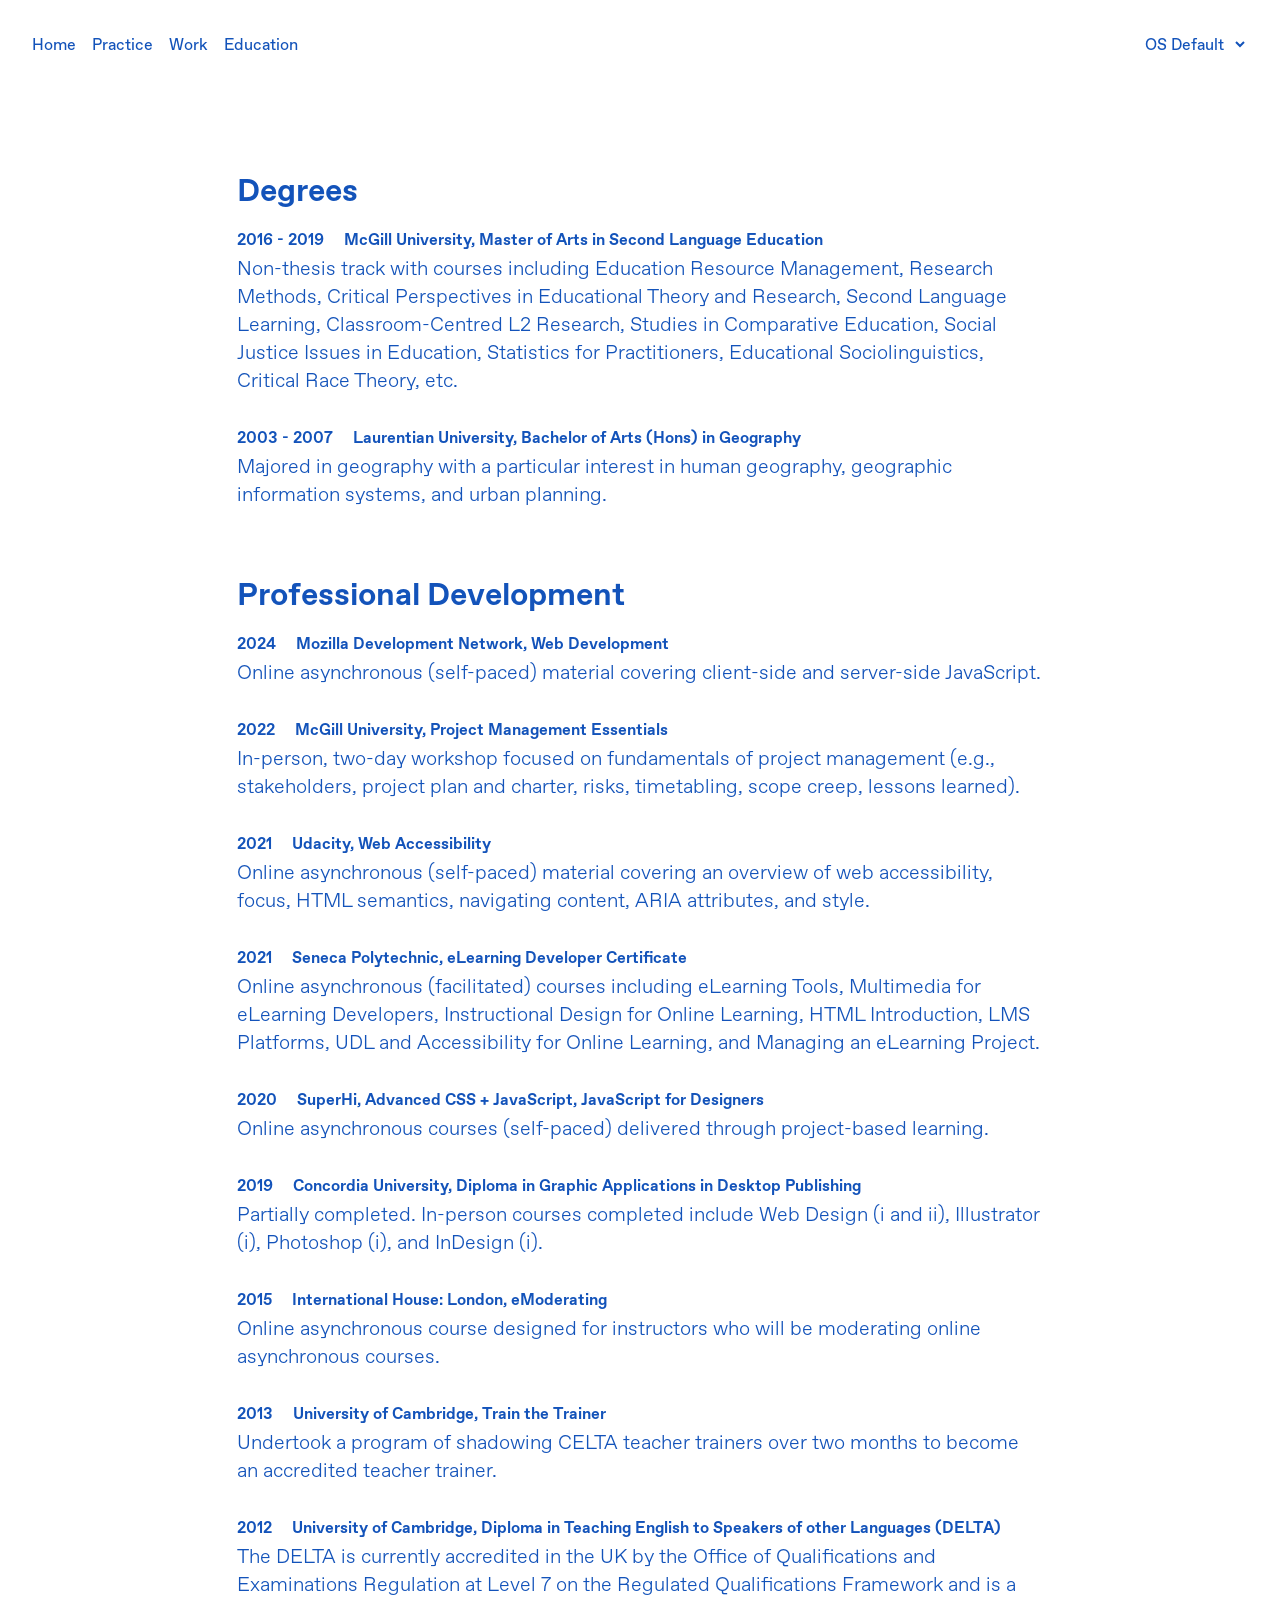
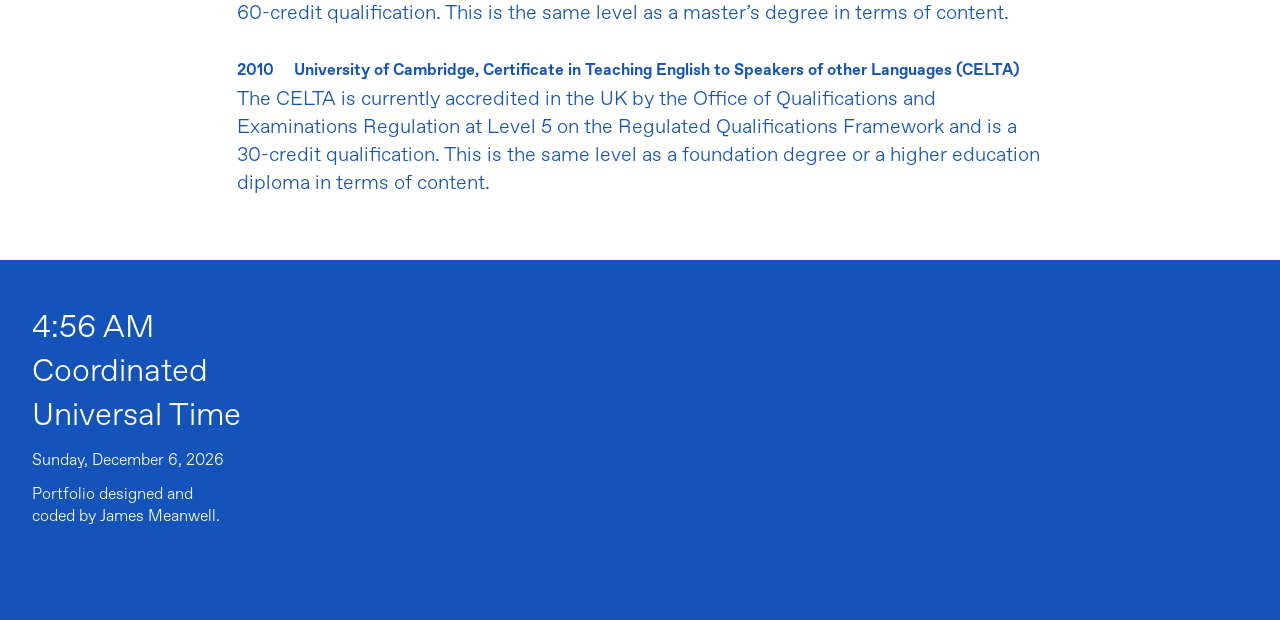
==== pages/education.html @ bead27c3 "beginning of major updates to portfolio" ====
<!doctype html>
<html lang="en">
  <head>
    <meta charset="UTF-8" />
    <meta name="viewport" content="width=device-width, initial-scale=1.0" />
    <link rel="stylesheet" href="/assets/style.css" />
    <title>James Meanwell</title>
  </head>
  <body>
    <div class="page-wrapper">
      <header id="nav-component"></header>
      <h2>Degrees</h2>
      <ul class="education">
        <li>
          <span class="date">2016 - 2019</span>
          McGill University, Master of Arts in Second Language Education
          <p>
            Non-thesis track with courses including Education Resource
            Management, Research Methods, Critical Perspectives in Educational
            Theory and Research, Second Language Learning, Classroom-Centred L2
            Research, Studies in Comparative Education, Social Justice Issues in
            Education, Statistics for Practitioners, Educational
            Sociolinguistics, Critical Race Theory, etc.
          </p>
        </li>
        <li>
          <span class="date">2003 - 2007</span>
          Laurentian University, Bachelor of Arts (Hons) in Geography
          <p>
            Majored in geography with a particular interest in human geography,
            geographic information systems, and urban planning.
          </p>
        </li>
      </ul>
      <h2>Professional Development</h2>
      <ul class="education">
        <li>
          <span class="date">2024</span>
          Mozilla Development Network, Web Development
          <p>
            Online asynchronous (self-paced) material covering client-side and
            server-side JavaScript.
          </p>
        </li>
        <li>
          <span class="date">2022</span>
          McGill University, Project Management Essentials
          <p>
            In-person, two-day workshop focused on fundamentals of project
            management (e.g., stakeholders, project plan and charter, risks,
            timetabling, scope creep, lessons learned).
          </p>
        </li>
        <li>
          <span class="date">2021</span>
          Udacity, Web Accessibility
          <p>
            Online asynchronous (self-paced) material covering an overview of
            web accessibility, focus, HTML semantics, navigating content, ARIA
            attributes, and style.
          </p>
        </li>
        <li>
          <span class="date">2021</span>
          Seneca Polytechnic, eLearning Developer Certificate
          <p>
            Online asynchronous (facilitated) courses including eLearning Tools,
            Multimedia for eLearning Developers, Instructional Design for Online
            Learning, HTML Introduction, LMS Platforms, UDL and Accessibility
            for Online Learning, and Managing an eLearning Project.
          </p>
        </li>
        <li>
          <span class="date">2020</span>
          SuperHi, Advanced CSS + JavaScript, JavaScript for Designers
          <p>
            Online asynchronous courses (self-paced) delivered through
            project-based learning.
          </p>
        </li>
        <li>
          <span class="date">2019</span>
          Concordia University, Diploma in Graphic Applications in Desktop
          Publishing
          <p>
            Partially completed. In-person courses completed include Web Design
            (i and ii), Illustrator (i), Photoshop (i), and InDesign (i).
          </p>
        </li>
        <li>
          <span class="date">2015</span>
          International House: London, eModerating
          <p>
            Online asynchronous course designed for instructors who will be
            moderating online asynchronous courses.
          </p>
        </li>
        <li>
          <span class="date">2013</span>
          University of Cambridge, Train the Trainer
          <p>
            Undertook a program of shadowing CELTA teacher trainers over two
            months to become an accredited teacher trainer.
          </p>
        </li>
        <li>
          <span class="date">2012</span>
          University of Cambridge, Diploma in Teaching English to Speakers of
          other Languages (DELTA)
          <p>
            The DELTA is currently accredited in the UK by the Office of
            Qualifications and Examinations Regulation at Level 7 on the
            Regulated Qualifications Framework and is a 60-credit qualification.
            This is the same level as a master’s degree in terms of content.
          </p>
        </li>
        <li>
          <span class="date">2010</span>
          University of Cambridge, Certificate in Teaching English to Speakers
          of other Languages (CELTA)
          <p>
            The CELTA is currently accredited in the UK by the Office of
            Qualifications and Examinations Regulation at Level 5 on the
            Regulated Qualifications Framework and is a 30-credit qualification.
            This is the same level as a foundation degree or a higher education
            diploma in terms of content.
          </p>
        </li>
      </ul>
    </div>
    <footer id="footer-component"></footer>
    <script src="/assets/script.js"></script>
  </body>
</html>
---- assets/style.css ----
/* Global: Setup */
:root {
  --color-text-light: #1353ba;
  --color-bg-light: #ffffff;
  --color-text-dark: #ffffff;
  --color-bg-dark: #1353ba;
  --color-1: #d6ed2e;
}

@font-face {
  font-family: "Favorit";
  src: url(/assets/fonts/ABC\ Favorit/ABCFavorit-Regular-Trial.otf);
  font-style: normal;
  font-weight: normal;
}

@font-face {
  font-family: "Favorit";
  src: url(/assets/fonts/ABC\ Favorit/ABCFavorit-Bold-Trial.otf);
  font-style: normal;
  font-weight: bold;
}

@font-face {
  font-family: "Favorit";
  src: url(/assets/fonts/ABC\ Favorit/ABCFavorit-RegularItalic-Trial.otf);
  font-style: italic;
  font-weight: normal;
}

@font-face {
  font-family: "Favorit";
  src: url(/assets/fonts/ABC\ Favorit/ABCFavorit-Light-Trial.otf);
  font-style: normal;
  font-weight: 100;
}

@font-face {
  font-family: "Favorit";
  src: url(/assets/fonts/ABC\ Favorit/ABCFavorit-LightItalic-Trial.otf);
  font-style: italic;
  font-weight: 100;
}

* {
  box-sizing: border-box;
  margin: 0;
  padding: 0;
  font-family: "Favorit";
}

.page-wrapper {
  display: grid;
  grid-template-columns: 1fr;
  grid-template-rows: auto;
  column-gap: 1rem;
  min-height: 100svh;
  margin: 0;
  padding: 2rem;
}

/* Global: Spacing and Layout */
.grid-left {
  grid-column: 1 / -1;
  font-weight: 100;
}

.margin-regular {
  margin-top: 0.75rem;
}

@media (min-width: 768px) {
  .page-wrapper {
    grid-template-columns: repeat(6, 1fr);
    min-height: 100vh;
  }
}

@media (min-width: 992px) {
  .grid-left {
    grid-column: 1 / 2;
    font-size: 1.25rem;
    font-weight: 100;
    width: 100%;
  }
}

body {
  color: var(--color-text);
  background-color: var(--color-bg);
}

/* Light theme styles */
.light-theme {
  --color-text: var(--color-text-light);
  --color-bg: var(--color-bg-light);
}

.light-theme ::selection {
  background-color: var(--color-text-light);
  color: var(--color-bg-light);
}

.light-theme :focus {
  outline-color: var(--color-text-light);
}

.light-theme hr {
  border: 0.5px solid var(--color-text-light);
}

:is(.light-theme a:visited, .light-theme a, .light-theme select) {
  color: var(--color-text-light);
  text-decoration: none;
}

/* Dark theme styles */
.dark-theme {
  --color-text: var(--color-text-dark);
  --color-bg: var(--color-bg-dark);
}

.dark-theme ::selection {
  background-color: var(--color-text-dark);
  color: var(--color-bg-dark);
}

.dark-theme :focus {
  outline-color: var(--color-text-dark);
}

:is(.dark-theme a:visited, .dark-theme a, .dark-theme select) {
  color: var(--color-text-dark);
  text-decoration: none;
}

.dark-theme hr {
  border: 0.5px solid var(--color-text-dark);
}

/* If the user prefers dark mode, automatically switch */
@media (prefers-color-scheme: dark) {
  body {
    --color-text: var(--color-text-dark);
    --color-bg: var(--color-bg-dark);
  }

  footer {
    background-color: var(--color-bg-light);
    color: var(--color-text-light);
  }
}

/* Global: Semantic */
:is(h1, h2, h3, h4, h5, h6) {
  grid-column: 1 / -1;
  font-size: 1.5rem;
  font-weight: bold;
  margin: 2rem 0 1rem 0;
}

:is(ul, li, p, blockquote, hr, q) {
  grid-column: 1 / -1;
  margin: 0.75rem 0;
}

p {
  font-size: 1.25rem;
  font-weight: normal;
}

li {
  font-size: 1.25rem;
  margin: 0.5rem 0;
}

p.font-large {
  font-size: 1.5rem;
}

p.font-small {
  font-size: 1rem;
  font-weight: 100;
}

:is(p.font-light, li.font-light) {
  font-weight: 100;
}

blockquote {
  font-size: 2rem;
  font-weight: bold;
}

q {
  font-size: 1.25rem;
  padding: 0;
  margin: 2rem 0;
  white-space-collapse: collapse;
}

:is(ul, ol) {
  margin: none;
  padding: 0 0 0 1rem;
}

hr {
  margin: 6rem 0 0 0;
}

@media (min-width: 768px) {
  p.font-large {
    font-size: 2rem;
  }
}

@media (min-width: 992px) {
  :is(h1, h2, h3, h4, h5, h6) {
    grid-column: 2 / 6;
    font-size: 2rem;
  }

  :is(ul, li, p, blockquote, q) {
    grid-column: 2 / 6;
  }
  p.large {
    font-size: 3rem;
  }

  blockquote {
    font-size: 2.5rem;
    margin-bottom: 2rem;
  }
}

@media (min-width: 1400px) {
  :is(h1, h2, h3, h4, h5, h6) {
    grid-column: 2 / 5;
  }

  :is(ul, li, p, blockquote, q) {
    grid-column: 2 / 5;
  }
}

/* Component: Nav */
header {
  grid-column: 1 / -1;
  margin-bottom: 5rem;
}

nav {
  display: flex;
  flex-flow: row wrap;
  justify-content: space-between;
  align-items: center;
  gap: 1rem;
}

nav ul {
  display: flex;
  flex-flow: row wrap;
  justify-content: flex-start;
  align-items: center;
  gap: 1rem;
  list-style-type: none;
  padding: 0;
  margin: 0;
}

nav ul li {
  font-size: 0.75rem;
  margin: 0;
}

select#theme-toggle {
  font-size: 0.75rem;
  border: none;
  background-color: transparent;
  padding: 0 0.5rem 0 0;
  cursor: pointer;
}

@media (min-width: 576px) {
  :is(select#theme-toggle, nav ul li) {
    font-size: 1rem;
  }
}

/* Component: Footer */
footer {
  display: grid;
  grid-template-columns: repeat(2, 1fr);
  grid-template-rows: auto;
  column-gap: 1rem;
  height: 50vh;
  margin: 0;
  padding: 2rem;
}

footer.light-theme {
  background-color: var(--color-bg-light);
  color: var(--color-text-light);
}

footer.dark-theme {
  background-color: var(--color-bg-dark);
  color: var(--color-text-dark);
}

footer p {
  font-size: 1rem;
  font-weight: 100;
  text-wrap: balance;
}

footer p#current-time {
  font-size: 2rem;
}

@media (min-width: 992px) {
  footer {
    grid-template-columns: repeat(4, 1fr);
    height: 40vh;
  }

  footer p {
    grid-column: 1 / 2;
  }
}

/* Education Page */
ul.education {
  list-style-type: none;
  padding: 0;
  margin: 0;
}

ul.education li {
  font-weight: bold;
  font-size: 1rem;
  margin: 0 0 2rem 0;
}

ul.education li span.date {
  margin-right: 1rem;
}

ul.education li p {
  font-weight: 100;
  margin: 0.25rem 0 0 0;
}

/* Practice Page */
ul.resources {
  list-style-type: none;
  padding: 0;
  margin: 0;
}
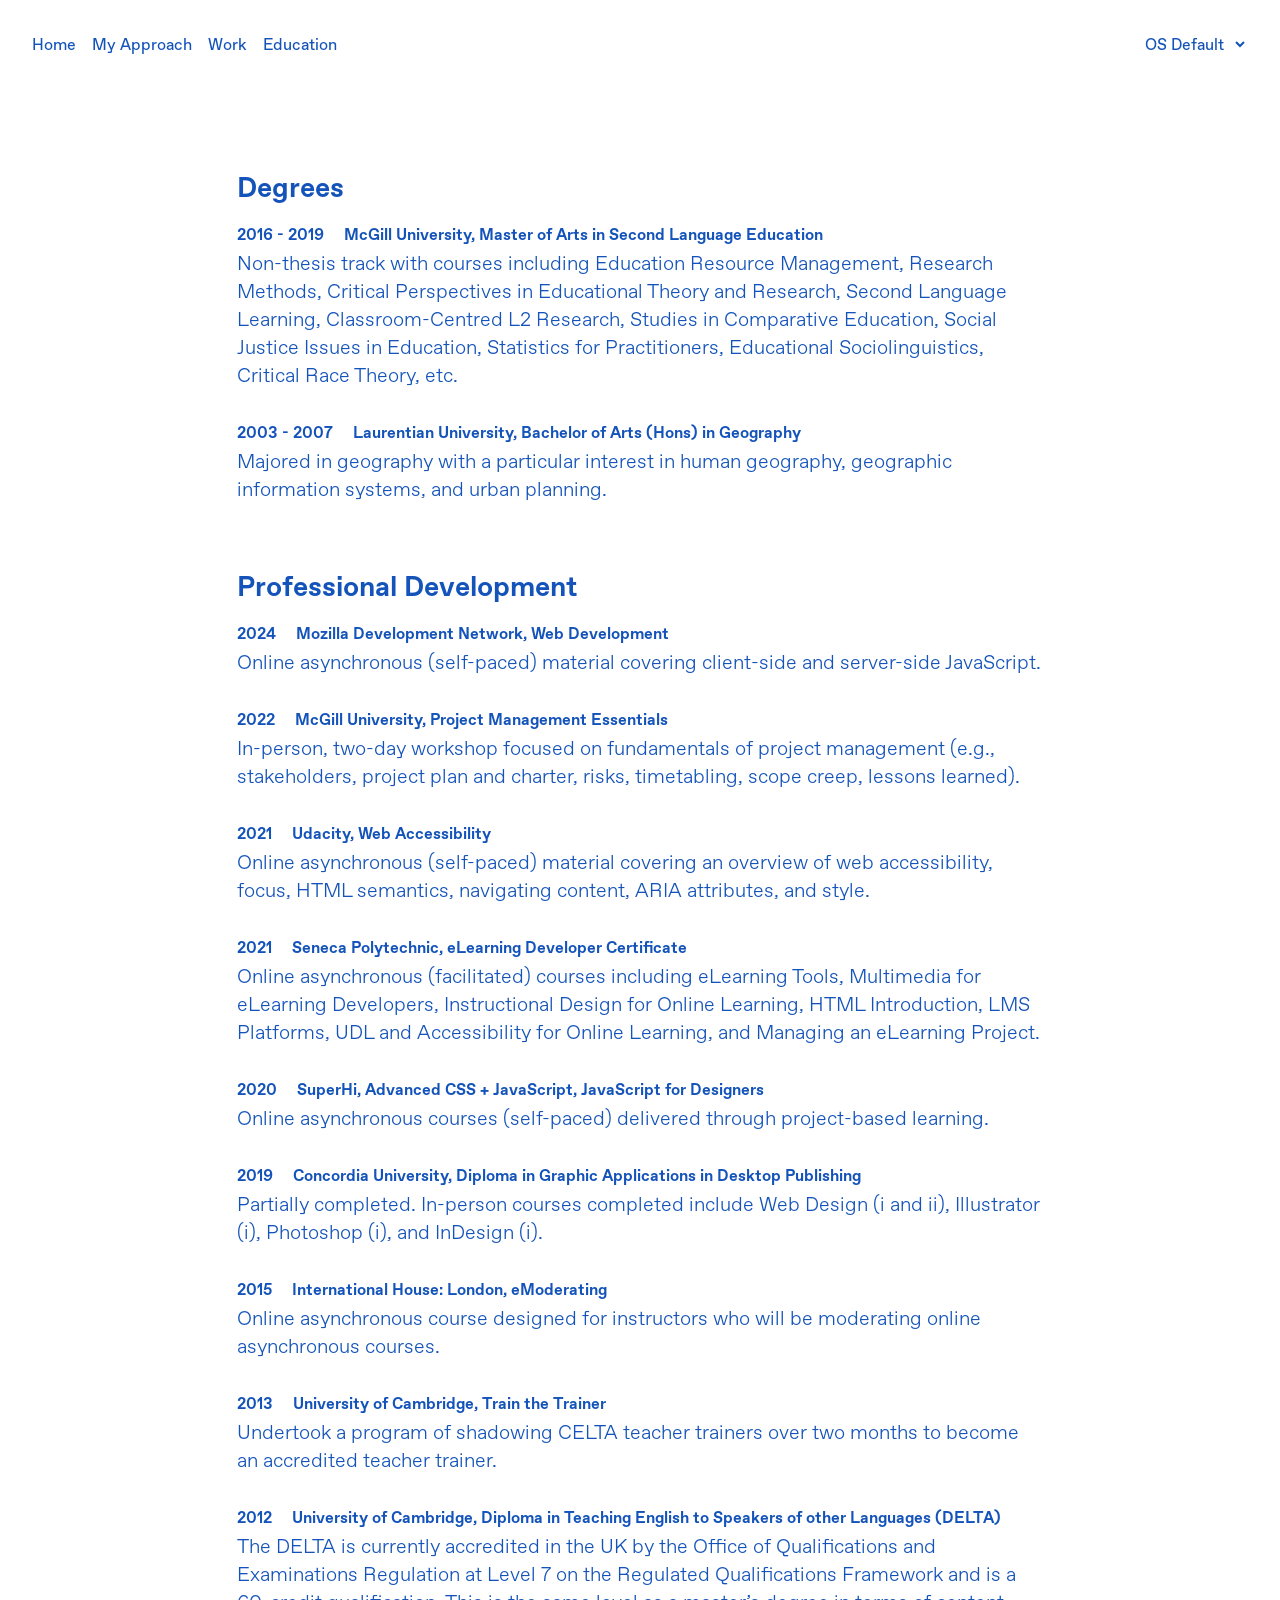
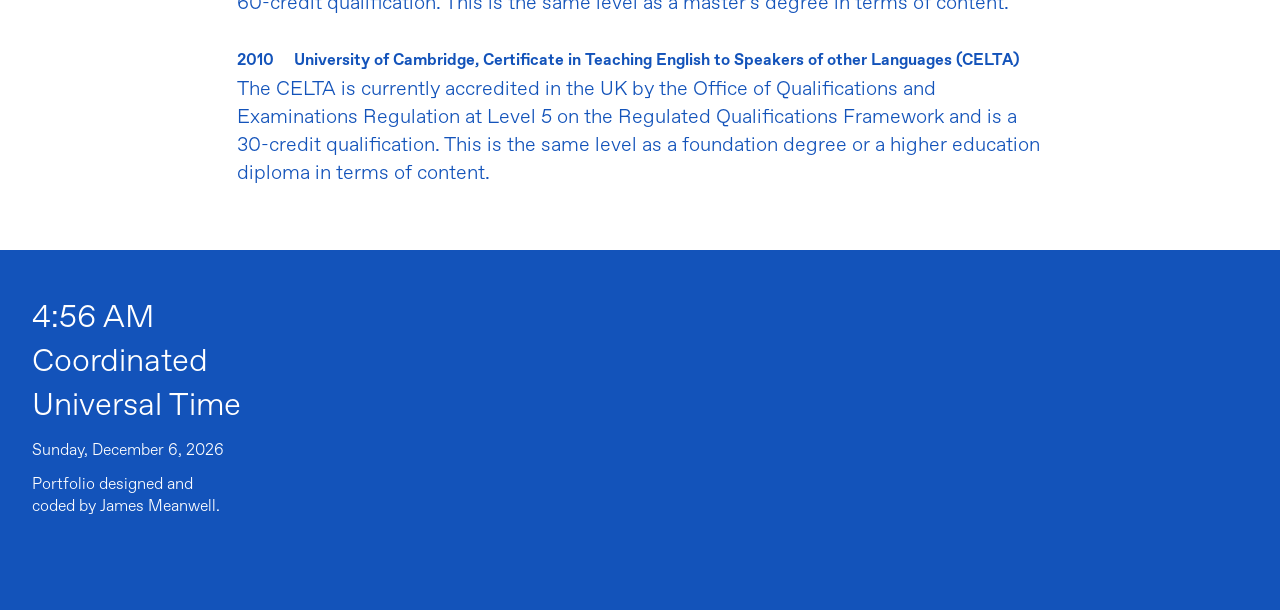
==== commit dc78fb01: "link testing" ====
--- a/pages/education.html
+++ b/pages/education.html
@@ -3,7 +3,7 @@
   <head>
     <meta charset="UTF-8" />
     <meta name="viewport" content="width=device-width, initial-scale=1.0" />
-    <link rel="stylesheet" href="/assets/style.css" />
+    <link rel="stylesheet" href="../assets/style.css" />
     <title>James Meanwell</title>
   </head>
   <body>
@@ -129,6 +129,6 @@
       </ul>
     </div>
     <footer id="footer-component"></footer>
-    <script src="/assets/script.js"></script>
+    <script src="../assets/script.js"></script>
   </body>
 </html>
--- a/assets/style.css
+++ b/assets/style.css
@@ -217,7 +217,7 @@
 @media (min-width: 992px) {
   :is(h1, h2, h3, h4, h5, h6) {
     grid-column: 2 / 6;
-    font-size: 2rem;
+    font-size: 1.75rem;
   }
 
   :is(ul, li, p, blockquote, q) {
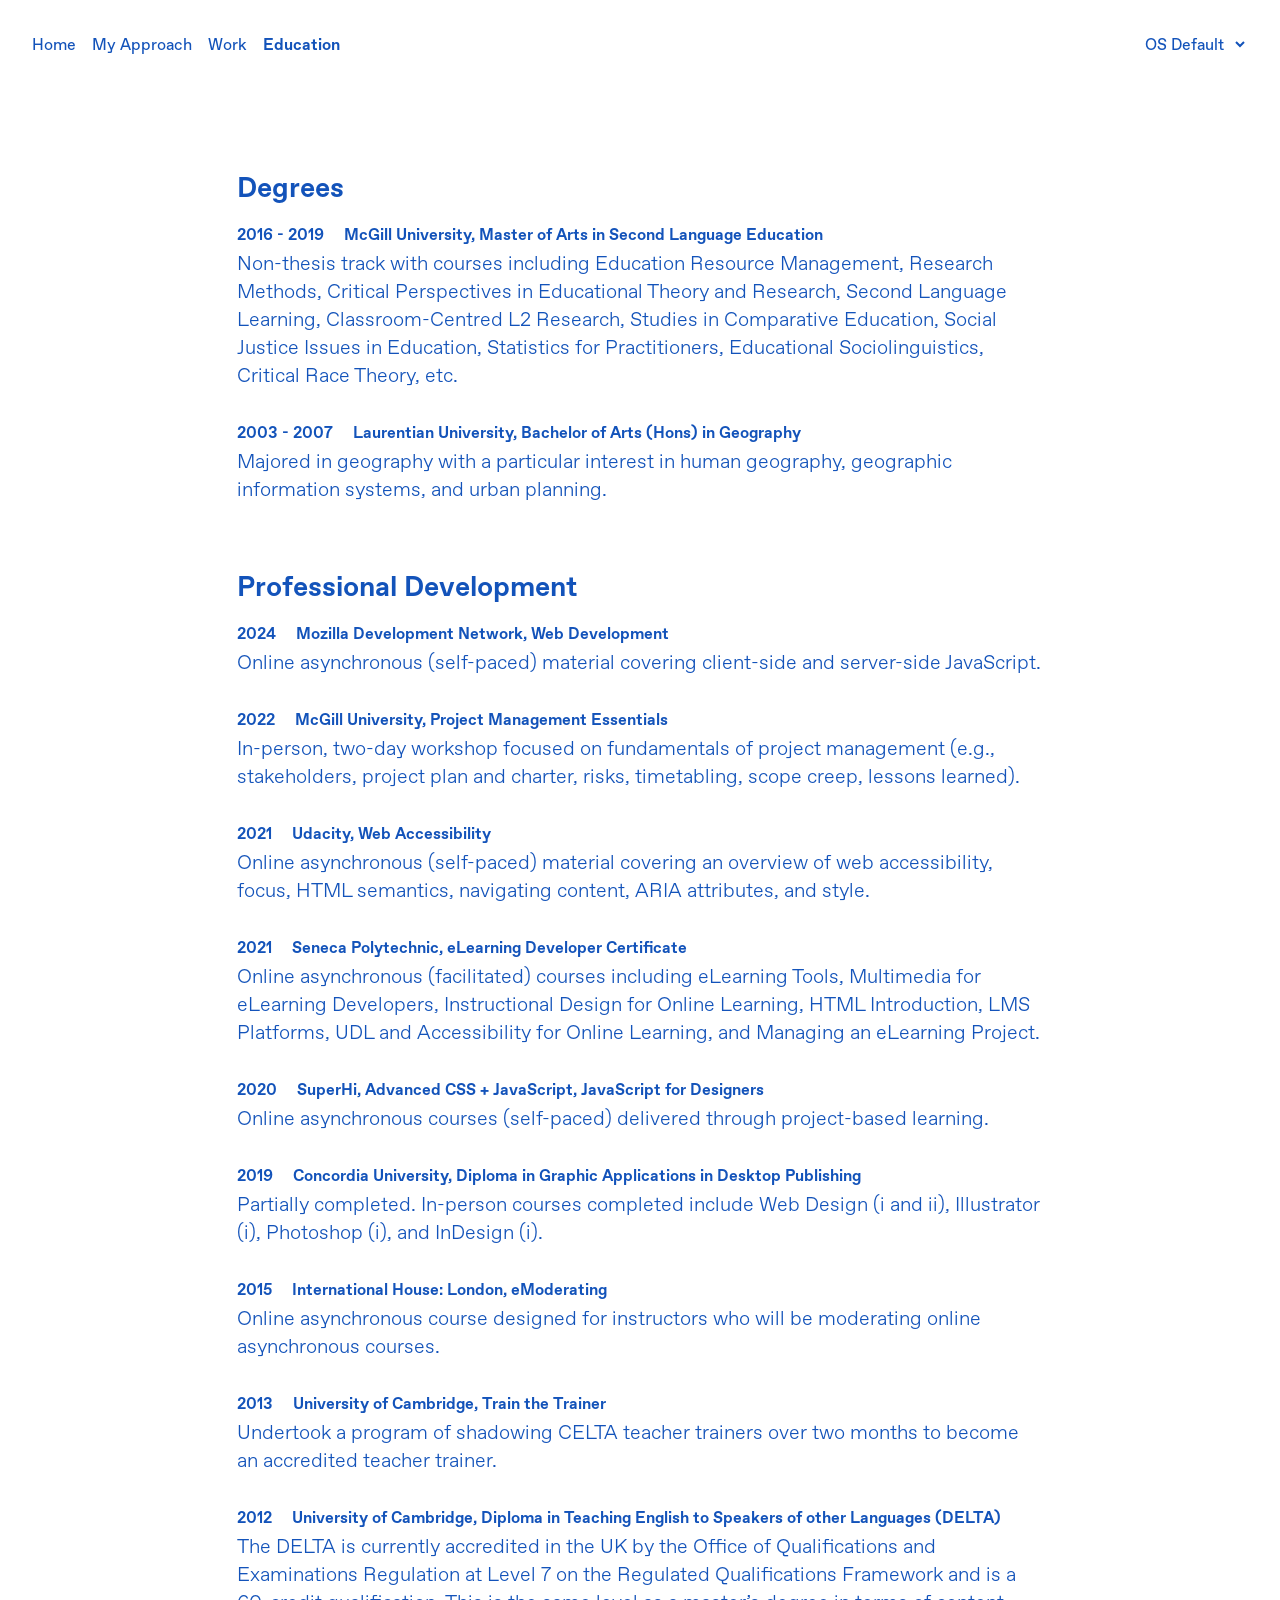
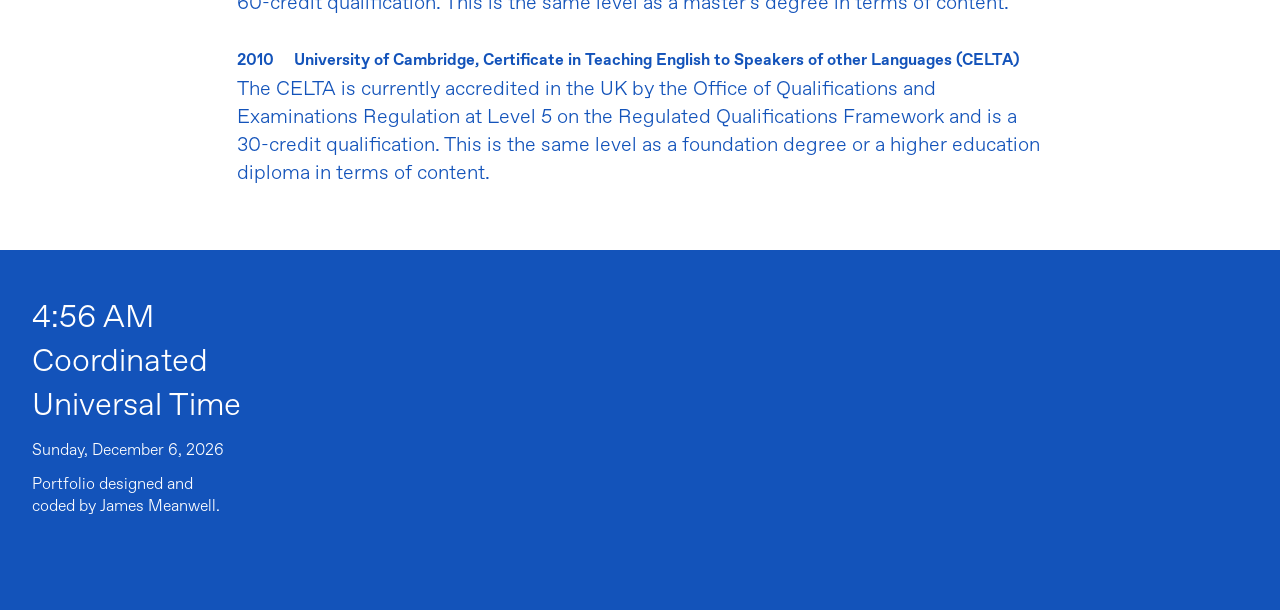
==== commit 7fd8c6c4: "link testing cont" ====
--- a/pages/education.html
+++ b/pages/education.html
@@ -4,7 +4,7 @@
     <meta charset="UTF-8" />
     <meta name="viewport" content="width=device-width, initial-scale=1.0" />
     <link rel="stylesheet" href="../assets/style.css" />
-    <title>James Meanwell</title>
+    <title>Education</title>
   </head>
   <body>
     <div class="page-wrapper">
--- a/assets/style.css
+++ b/assets/style.css
@@ -9,35 +9,35 @@
 
 @font-face {
   font-family: "Favorit";
-  src: url(/assets/fonts/ABC\ Favorit/ABCFavorit-Regular-Trial.otf);
+  src: url(../assets/fonts/ABC\ Favorit/ABCFavorit-Regular-Trial.otf);
   font-style: normal;
   font-weight: normal;
 }
 
 @font-face {
   font-family: "Favorit";
-  src: url(/assets/fonts/ABC\ Favorit/ABCFavorit-Bold-Trial.otf);
+  src: url(../assets/fonts/ABC\ Favorit/ABCFavorit-Bold-Trial.otf);
   font-style: normal;
   font-weight: bold;
 }
 
 @font-face {
   font-family: "Favorit";
-  src: url(/assets/fonts/ABC\ Favorit/ABCFavorit-RegularItalic-Trial.otf);
+  src: url(../assets/fonts/ABC\ Favorit/ABCFavorit-RegularItalic-Trial.otf);
   font-style: italic;
   font-weight: normal;
 }
 
 @font-face {
   font-family: "Favorit";
-  src: url(/assets/fonts/ABC\ Favorit/ABCFavorit-Light-Trial.otf);
+  src: url(../assets/fonts/ABC\ Favorit/ABCFavorit-Light-Trial.otf);
   font-style: normal;
   font-weight: 100;
 }
 
 @font-face {
   font-family: "Favorit";
-  src: url(/assets/fonts/ABC\ Favorit/ABCFavorit-LightItalic-Trial.otf);
+  src: url(../assets/fonts/ABC\ Favorit/ABCFavorit-LightItalic-Trial.otf);
   font-style: italic;
   font-weight: 100;
 }
@@ -172,6 +172,10 @@
 li {
   font-size: 1.25rem;
   margin: 0.5rem 0;
+}
+
+li a.active {
+  font-weight: bold;
 }
 
 p.font-large {
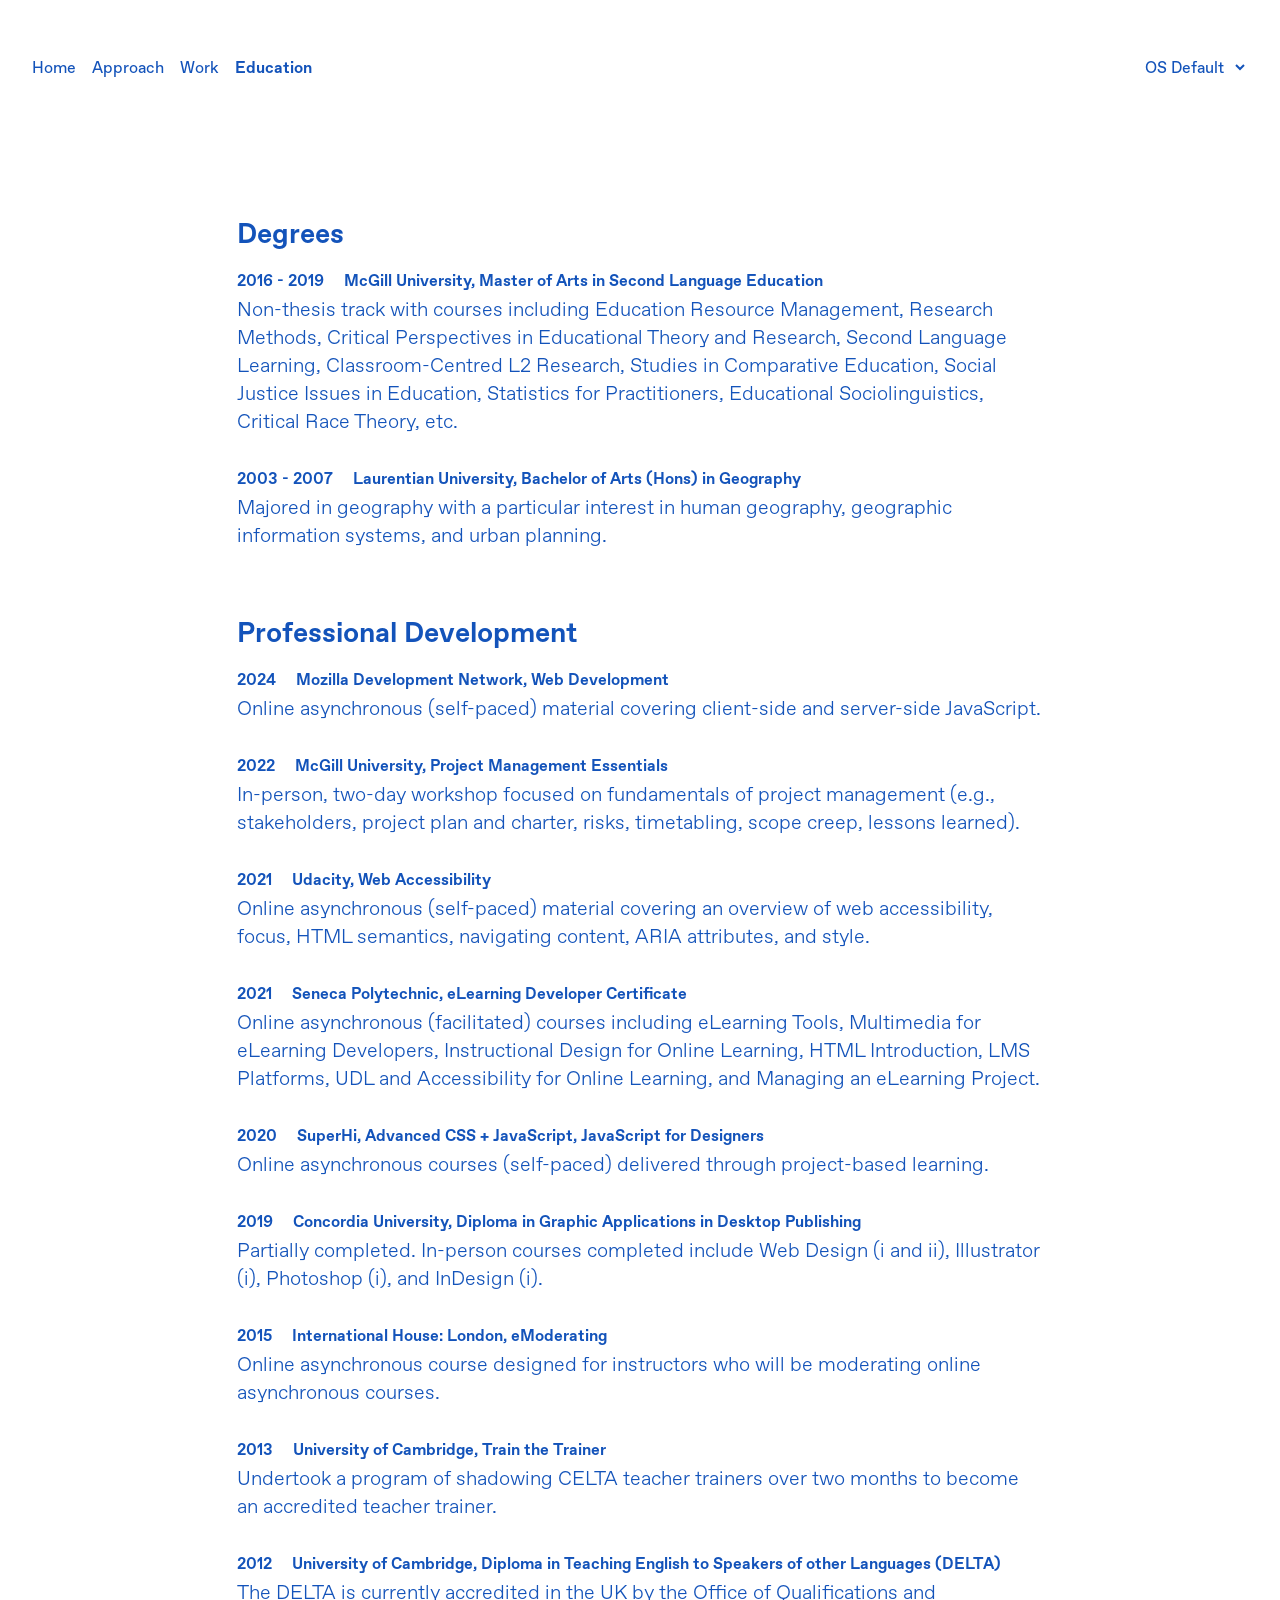
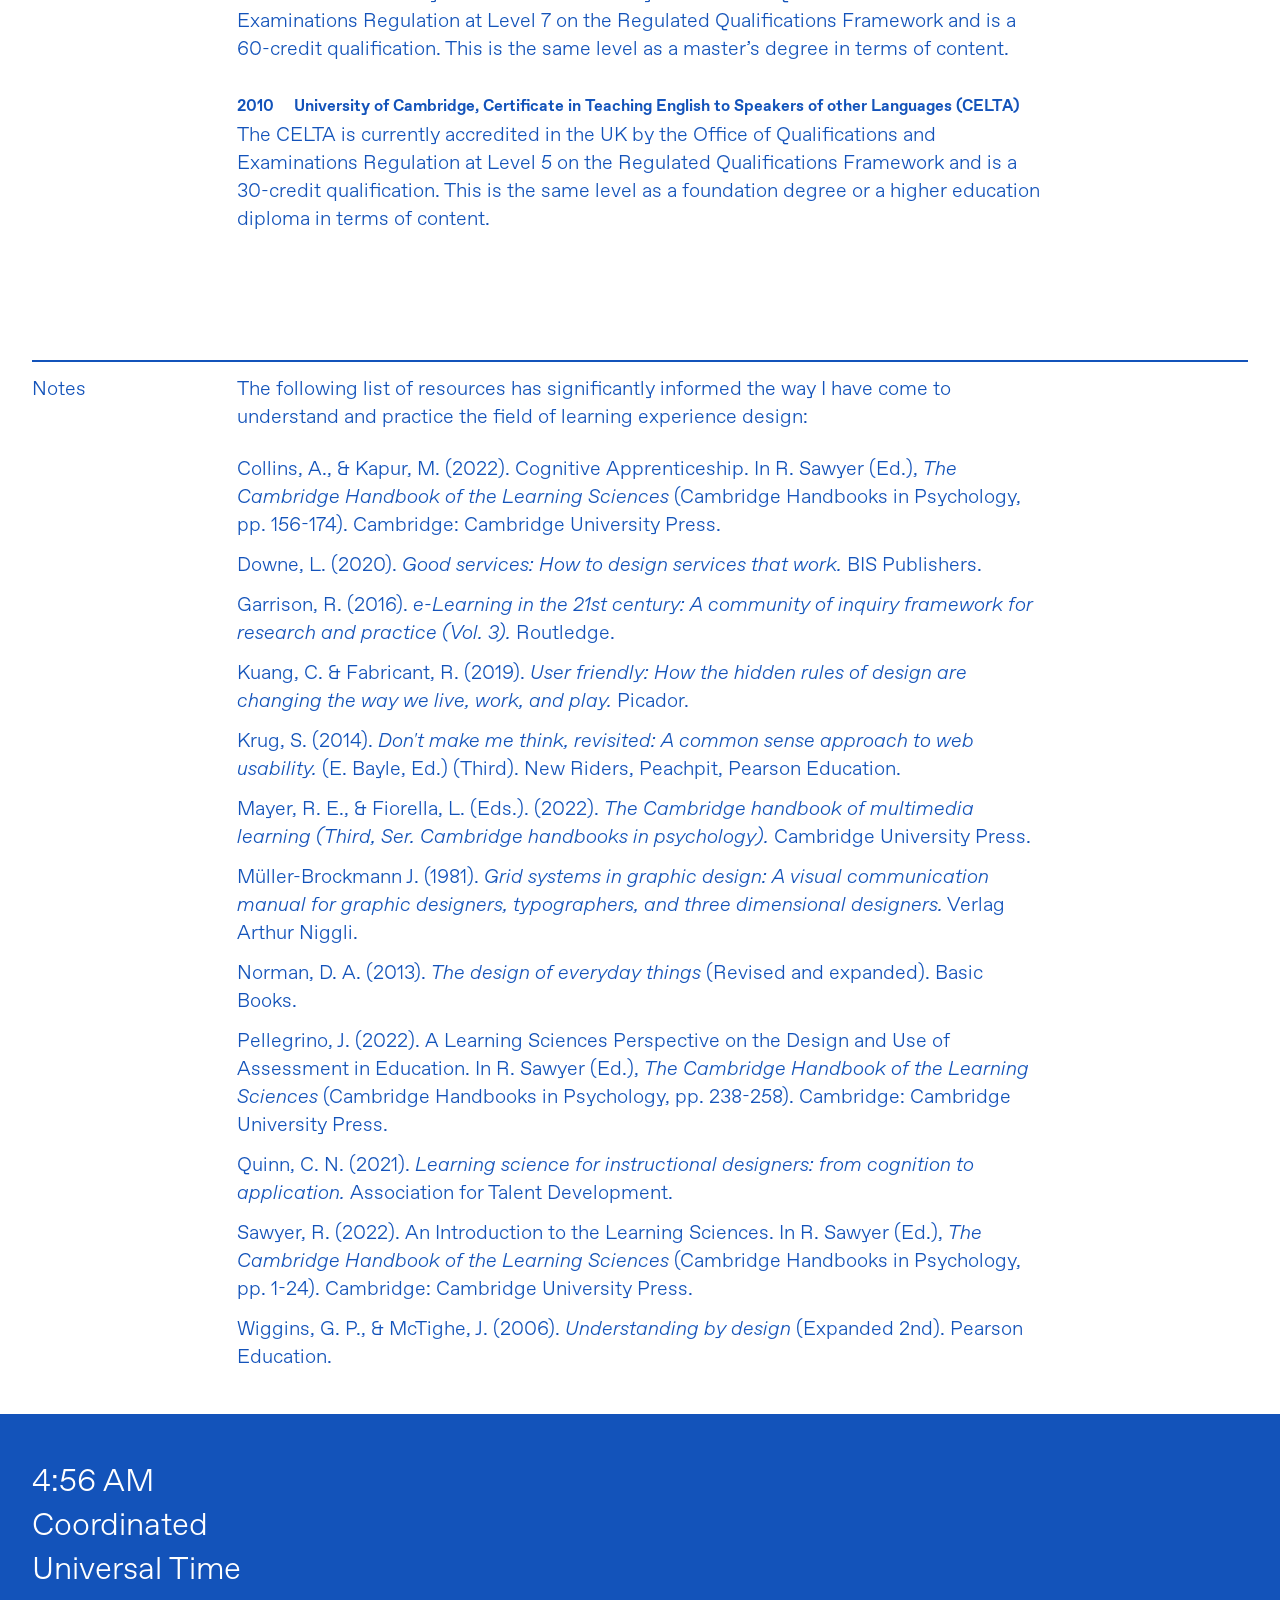
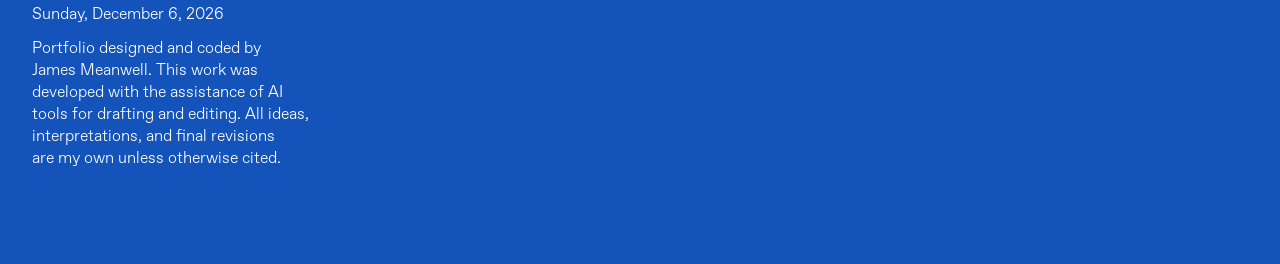
==== commit d82deb86: "final edits for today" ====
--- a/pages/education.html
+++ b/pages/education.html
@@ -127,6 +127,100 @@
           </p>
         </li>
       </ul>
+      <hr />
+      <h3 class="grid-left margin-regular">Notes</h3>
+      <p class="font-light">
+        The following list of resources has significantly informed the way I
+        have come to understand and practice the field of learning experience
+        design:
+      </p>
+      <ul class="resources">
+        <li class="font-light">
+          Collins, A., & Kapur, M. (2022). Cognitive Apprenticeship. In R.
+          Sawyer (Ed.),
+          <cite>The Cambridge Handbook of the Learning Sciences</cite>
+          (Cambridge Handbooks in Psychology, pp. 156-174). Cambridge: Cambridge
+          University Press.
+        </li>
+        <li class="font-light">
+          Downe, L. (2020).
+          <cite>Good services: How to design services that work.</cite> BIS
+          Publishers.
+        </li>
+        <li class="font-light">
+          Garrison, R. (2016).
+          <cite
+            >e-Learning in the 21st century: A community of inquiry framework
+            for research and practice (Vol. 3).
+          </cite>
+          Routledge.
+        </li>
+        <li class="font-light">
+          Kuang, C. & Fabricant, R. (2019).
+          <cite
+            >User friendly: How the hidden rules of design are changing the way
+            we live, work, and play.</cite
+          >
+          Picador.
+        </li>
+        <li class="font-light">
+          Krug, S. (2014).
+          <cite
+            >Don't make me think, revisited: A common sense approach to web
+            usability.</cite
+          >
+          (E. Bayle, Ed.) (Third). New Riders, Peachpit, Pearson Education.
+        </li>
+        <li class="font-light">
+          Mayer, R. E., & Fiorella, L. (Eds.). (2022).
+          <cite
+            >The Cambridge handbook of multimedia learning (Third, Ser.
+            Cambridge handbooks in psychology).</cite
+          >
+          Cambridge University Press.
+        </li>
+        <li class="font-light">
+          Müller-Brockmann J. (1981).
+          <cite
+            >Grid systems in graphic design: A visual communication manual for
+            graphic designers, typographers, and three dimensional
+            designers.</cite
+          >
+          Verlag Arthur Niggli.
+        </li>
+        <li class="font-light">
+          Norman, D. A. (2013).
+          <cite>The design of everyday things</cite> (Revised and expanded).
+          Basic Books.
+        </li>
+        <li class="font-light">
+          Pellegrino, J. (2022). A Learning Sciences Perspective on the Design
+          and Use of Assessment in Education. In R. Sawyer (Ed.),
+          <cite>The Cambridge Handbook of the Learning Sciences </cite>
+          (Cambridge Handbooks in Psychology, pp. 238-258). Cambridge: Cambridge
+          University Press.
+        </li>
+        <li class="font-light">
+          Quinn, C. N. (2021).
+          <cite
+            >Learning science for instructional designers: from cognition to
+            application.
+          </cite>
+          Association for Talent Development.
+        </li>
+        <li class="font-light">
+          Sawyer, R. (2022). An Introduction to the Learning Sciences. In R.
+          Sawyer (Ed.),
+          <cite>The Cambridge Handbook of the Learning Sciences</cite>
+          (Cambridge Handbooks in Psychology, pp. 1-24). Cambridge: Cambridge
+          University Press.
+        </li>
+        <li class="font-light">
+          Wiggins, G. P., & McTighe, J. (2006).
+          <cite>Understanding by design</cite> (Expanded 2nd). Pearson
+          Education.
+        </li>
+      </ul>
     </div>
     <footer id="footer-component"></footer>
     <script src="../assets/script.js"></script>
--- a/assets/style.css
+++ b/assets/style.css
@@ -46,7 +46,7 @@
   box-sizing: border-box;
   margin: 0;
   padding: 0;
-  font-family: "Favorit";
+  font-family: "Favorit", "Helvetica", "Arial", sans-serif;
 }
 
 .page-wrapper {
@@ -159,7 +159,7 @@
   margin: 2rem 0 1rem 0;
 }
 
-:is(ul, li, p, blockquote, hr, q) {
+:is(ul, ol, li, p, blockquote, hr, q, .example-container) {
   grid-column: 1 / -1;
   margin: 0.75rem 0;
 }
@@ -208,7 +208,7 @@
   padding: 0 0 0 1rem;
 }
 
-hr {
+body .page-wrapper hr {
   margin: 6rem 0 0 0;
 }
 
@@ -224,7 +224,7 @@
     font-size: 1.75rem;
   }
 
-  :is(ul, li, p, blockquote, q) {
+  :is(ul, ol, li, p, blockquote, q, .example-container) {
     grid-column: 2 / 6;
   }
   p.large {
@@ -242,7 +242,7 @@
     grid-column: 2 / 5;
   }
 
-  :is(ul, li, p, blockquote, q) {
+  :is(ul, ol, li, p, blockquote, q, .example-container) {
     grid-column: 2 / 5;
   }
 }
@@ -297,7 +297,7 @@
   grid-template-columns: repeat(2, 1fr);
   grid-template-rows: auto;
   column-gap: 1rem;
-  height: 50vh;
+  min-height: 50vh;
   margin: 0;
   padding: 2rem;
 }
@@ -361,3 +361,83 @@
   padding: 0;
   margin: 0;
 }
+
+/* Component: Example Container */
+.example-container {
+  margin: 6rem 0;
+}
+
+.example-nav {
+  display: flex;
+  flex-flow: row nowrap;
+  justify-content: space-between;
+  align-items: center;
+  margin-bottom: 2.5rem;
+}
+
+.example-count-wrapper {
+  display: flex;
+  flex-flow: row wrap;
+  gap: 1rem;
+}
+
+.example-container select {
+  font-size: 14px;
+  font-weight: bold;
+  border: none;
+  background-color: transparent;
+  padding: 0.5rem 1rem 0.5rem 0;
+}
+
+.example-container p.example-count {
+  font-size: 14px;
+  text-align: center;
+  margin: 0.5rem 0 0 0;
+}
+
+.example-container button#example-next-concept {
+  font-size: 14px;
+  font-weight: bold;
+  background-color: var(--color-bg-dark);
+  color: var(--color-text-dark);
+  border: 1px solid var(--color-bg-light);
+  border-radius: 3px;
+  padding: 0.5rem 1rem;
+
+  cursor: pointer;
+}
+
+.example-container p,
+.example-container ul,
+.example-container ol,
+.example-container p > strong,
+.example-container p > em {
+  font-weight: 100;
+  padding: 0;
+}
+
+.example-container ol {
+  padding-left: 1.25rem;
+}
+
+.example-container ul {
+  padding-left: 1.25rem;
+}
+
+.example-container .example-visible {
+  display: block;
+}
+
+.example-container .example-hidden {
+  display: none;
+}
+
+/* use this for any text you want for screen readers only */
+.sr-only {
+  position: absolute;
+  left: -10000px;
+  top: auto;
+  width: 1px;
+  height: 1px;
+  overflow: hidden;
+}
